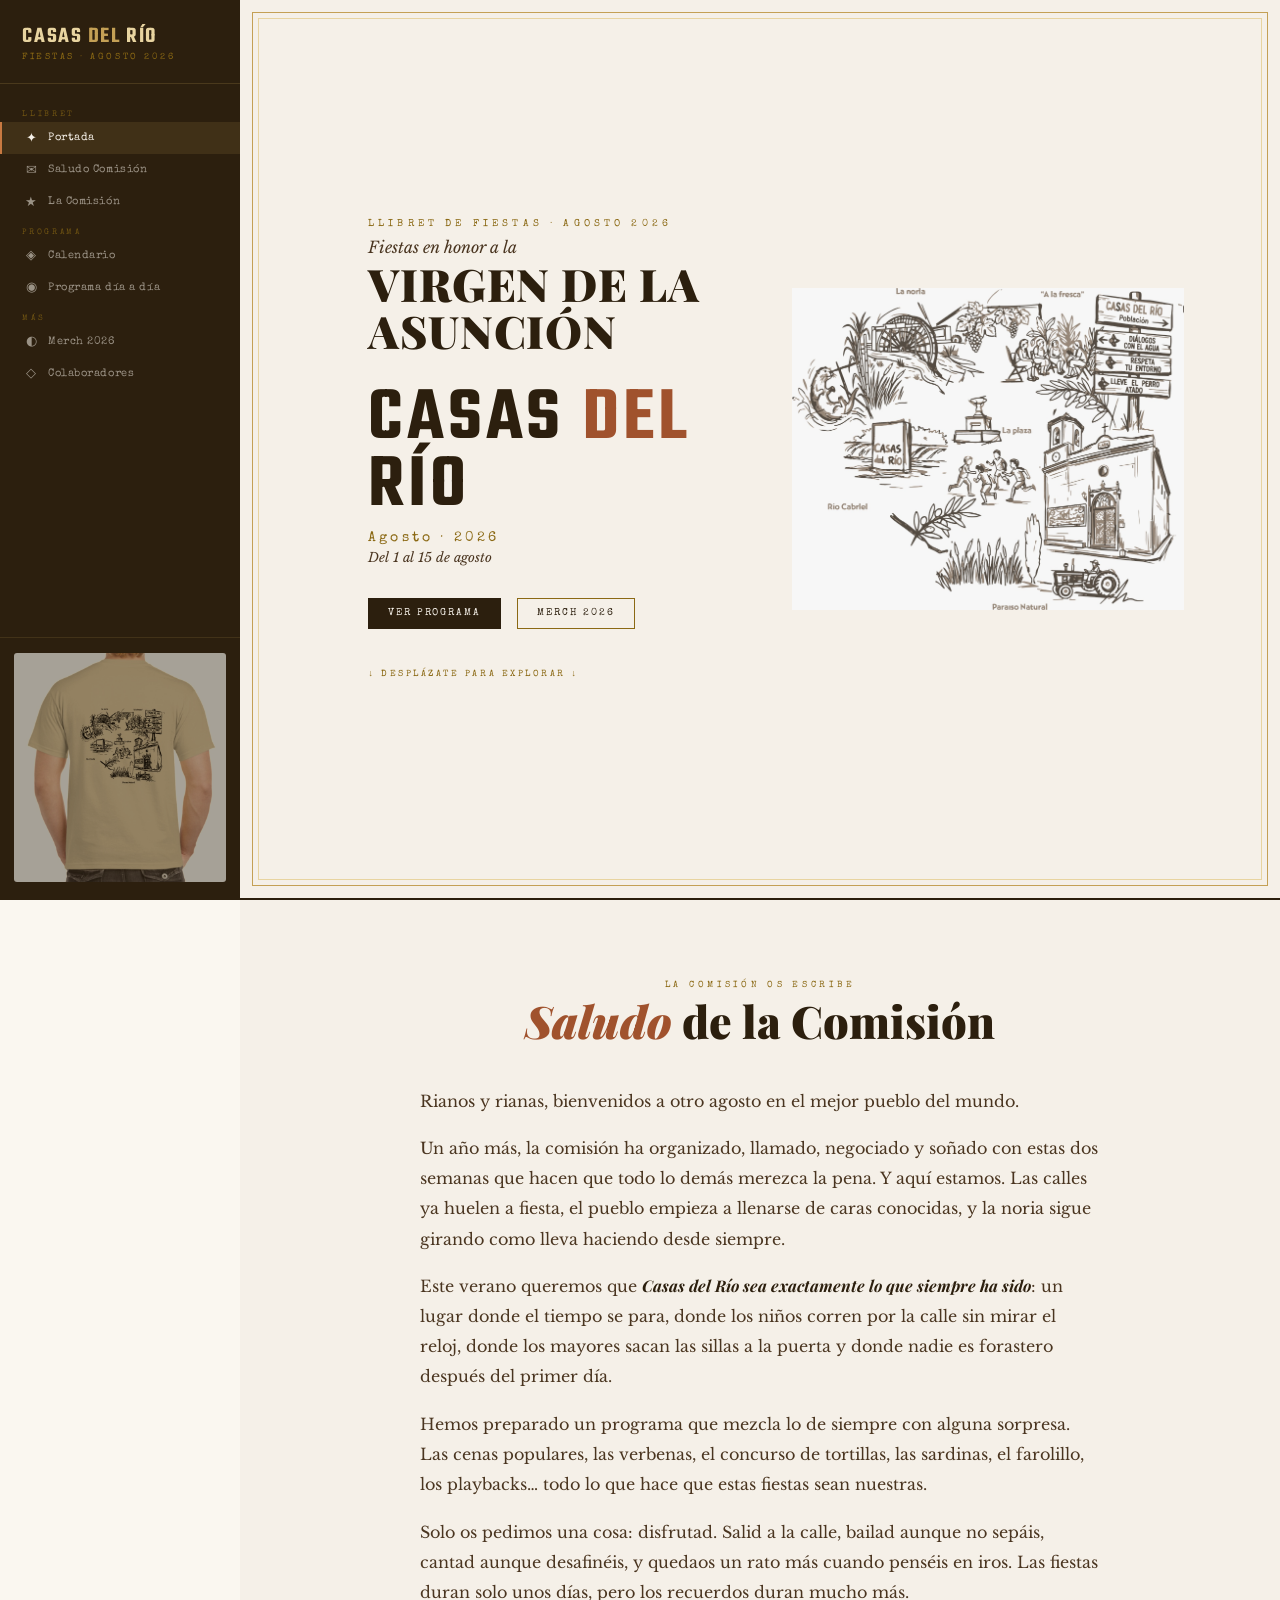
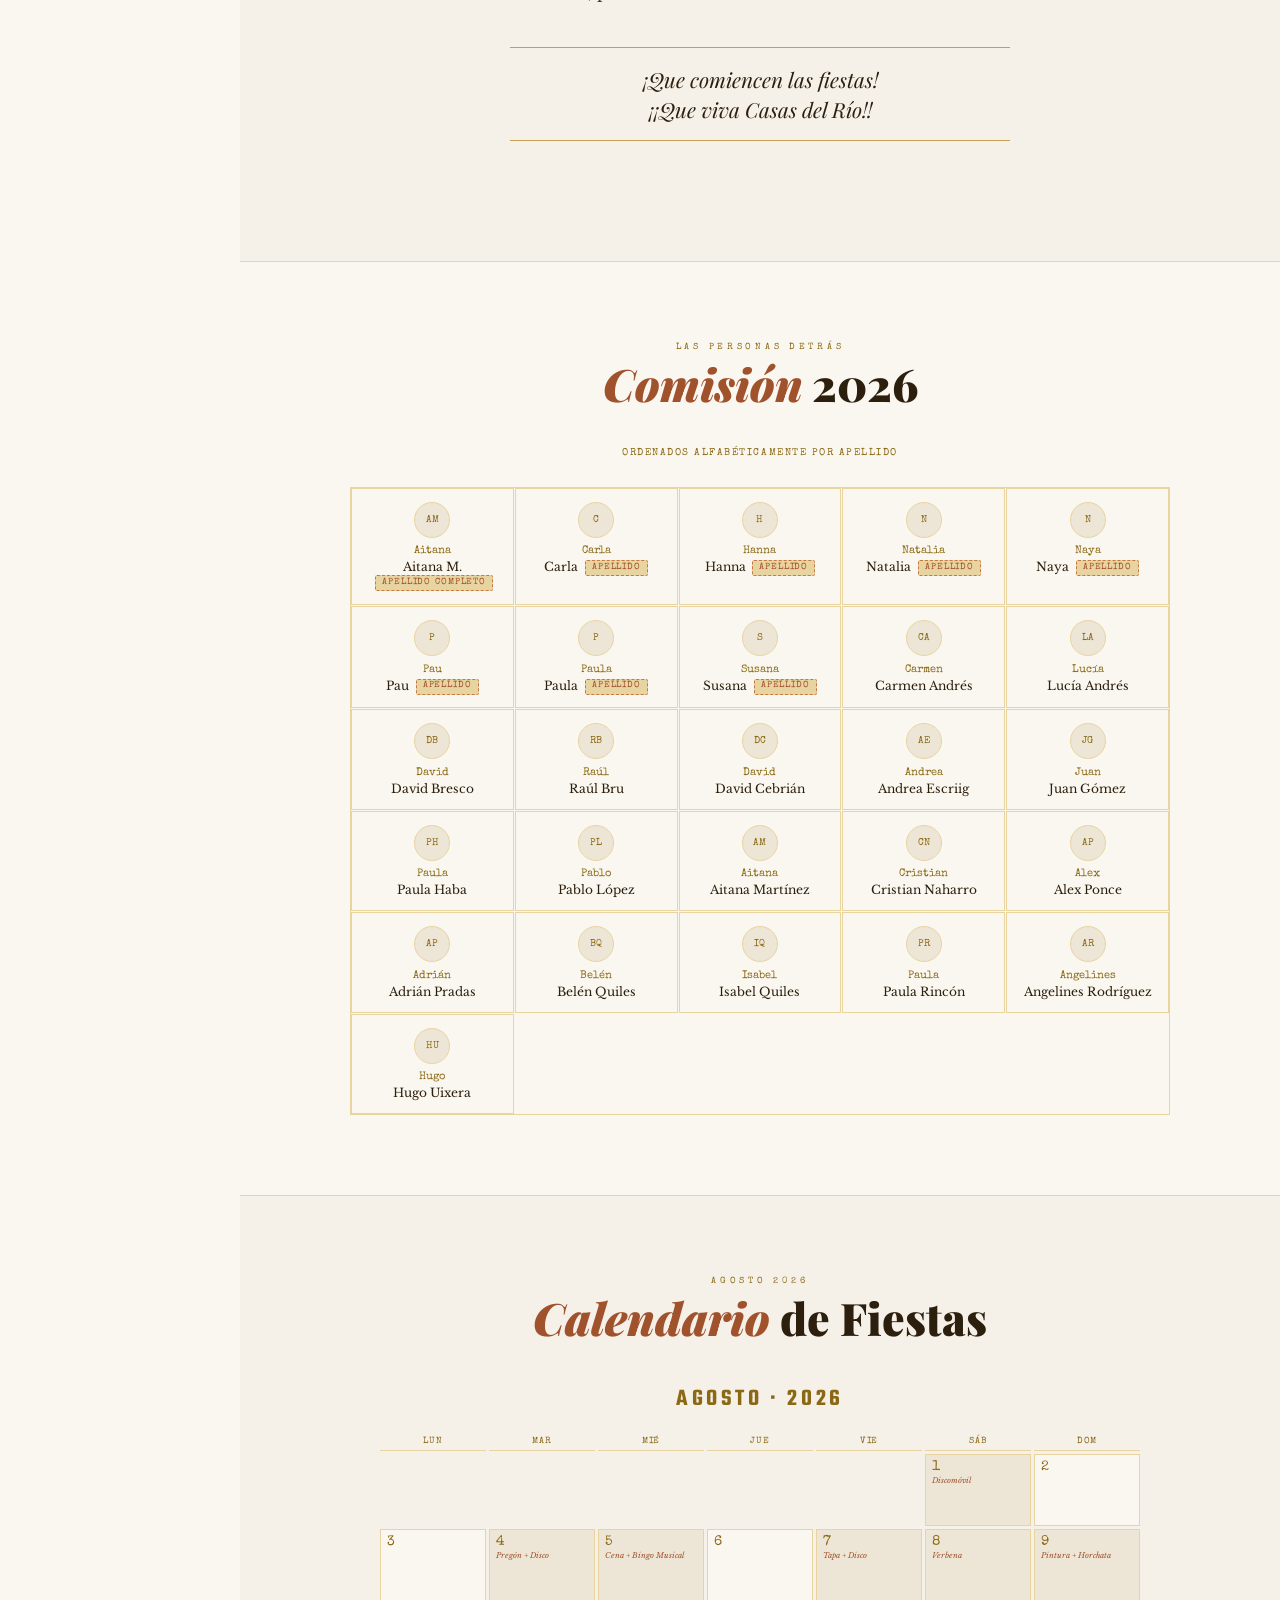
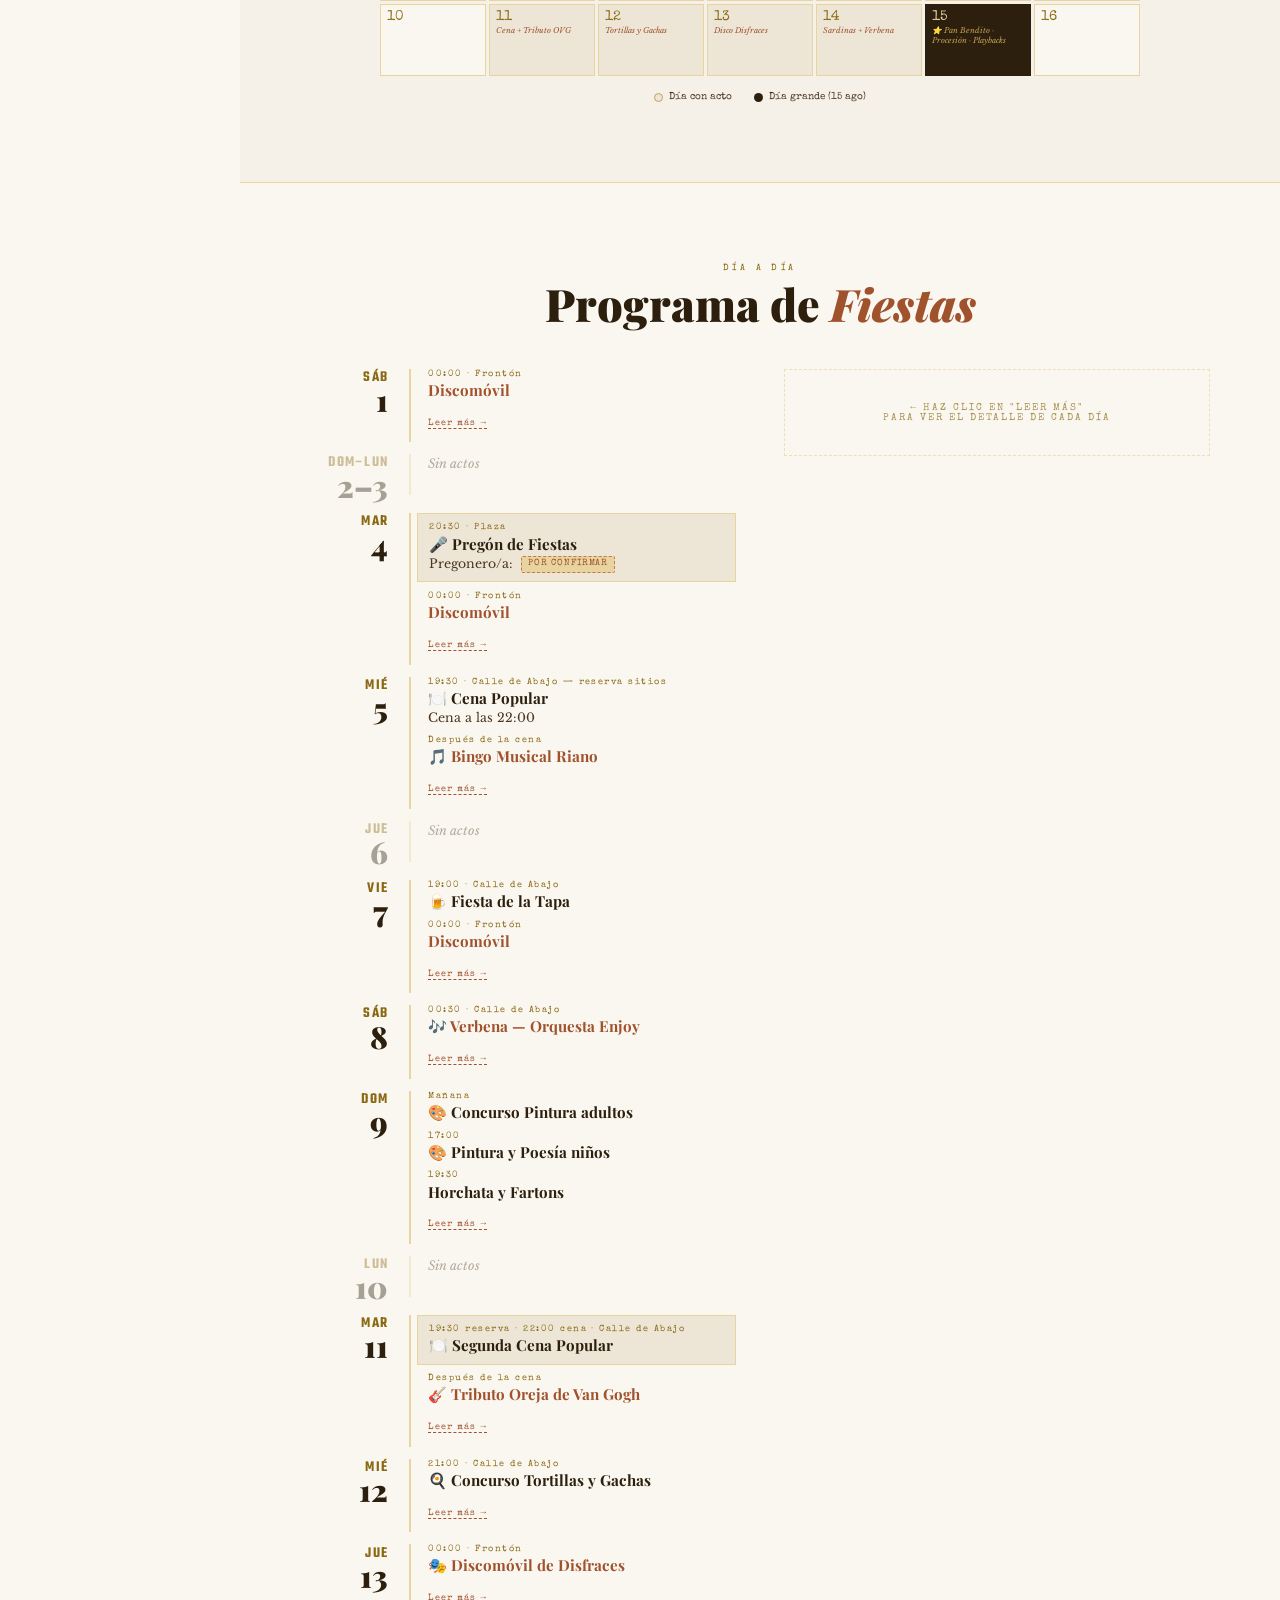
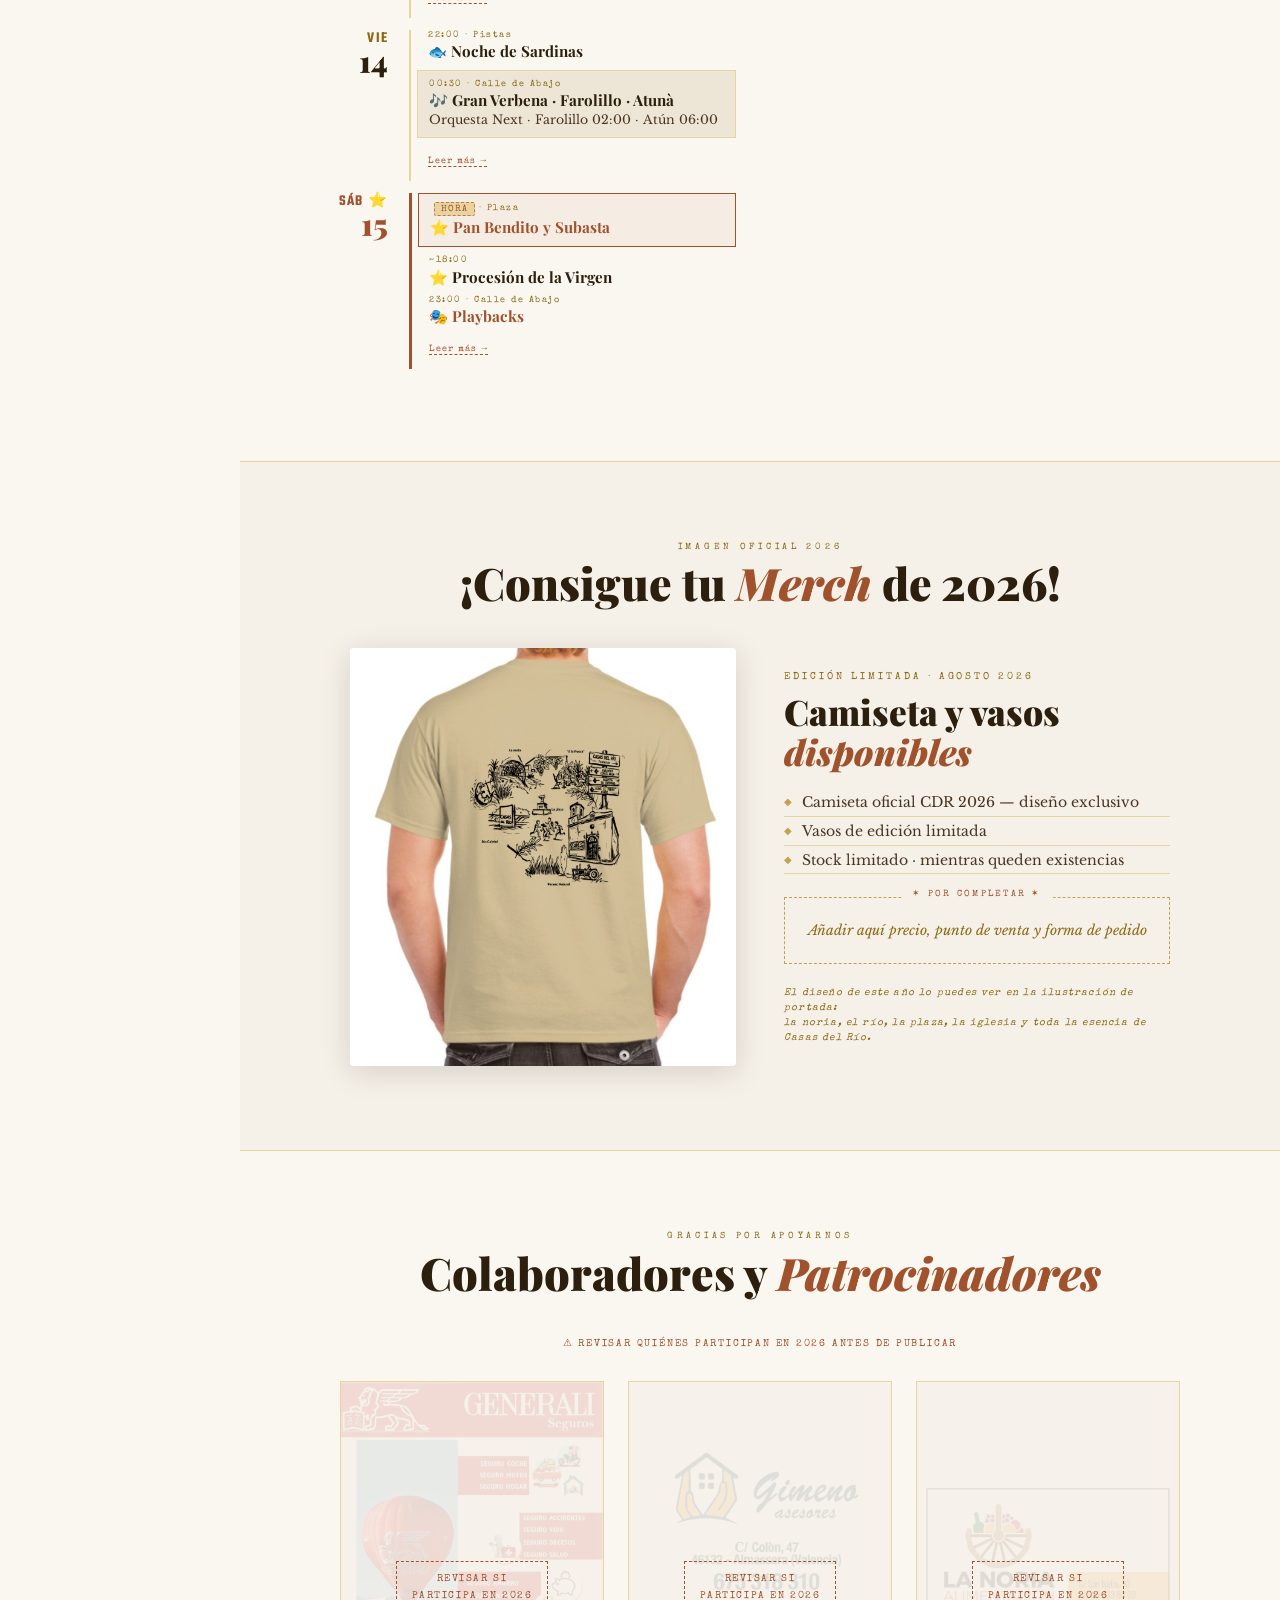
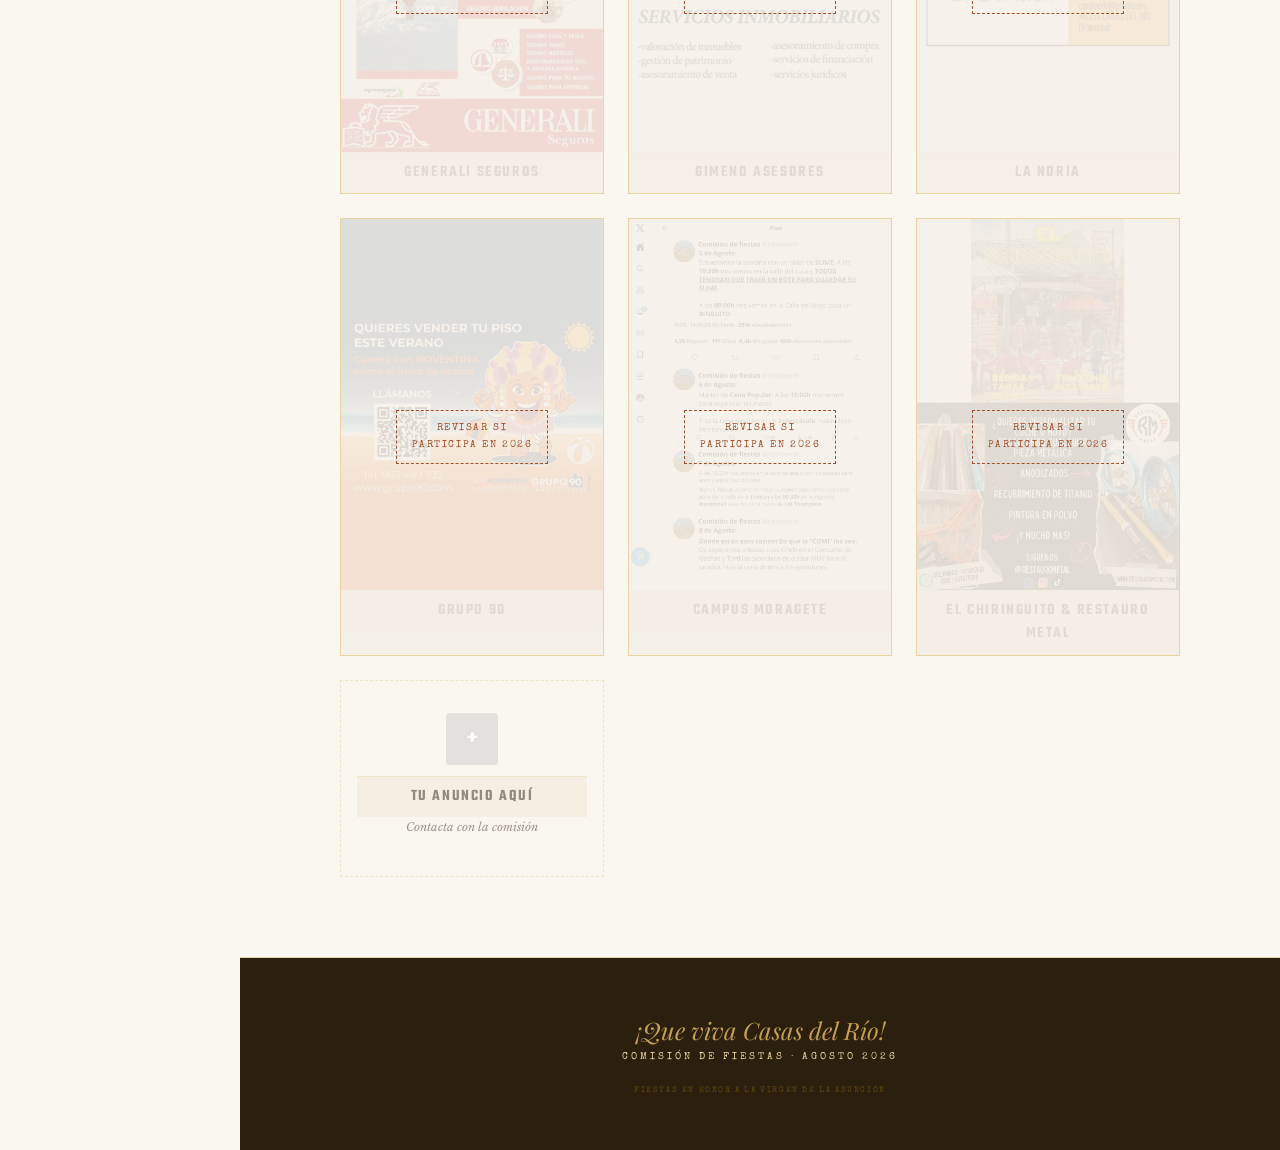
==== 2026Comision_HTML/index.html @ 0afa7797 "Add files via upload" ====
<!DOCTYPE html>
<html lang="es">
<head>
<meta charset="UTF-8">
<meta name="viewport" content="width=device-width, initial-scale=1.0">
<title>Fiestas Casas del Río 2026</title>
<link href="https://fonts.googleapis.com/css2?family=Playfair+Display:ital,wght@0,400;0,700;0,900;1,400;1,700&family=Special+Elite&family=Teko:wght@400;500;600&family=Libre+Baskerville:ital,wght@0,400;0,700;1,400&display=swap" rel="stylesheet">
<style>
:root{
  --cream:#F5F0E8;--cream-dark:#EDE6D6;--ink:#2C1F0E;--ink-mid:#4A3520;
  --sepia:#8B6914;--sl:#C4A055;--sp:#E8D4A0;--rust:#A0522D;--rustl:#C87941;
  --paper:#FAF7F0;--nav-w:240px;
}
*,*::before,*::after{margin:0;padding:0;box-sizing:border-box;}
html{scroll-behavior:smooth;}
body{background:var(--paper);color:var(--ink);font-family:'Libre Baskerville',Georgia,serif;display:flex;min-height:100vh;overflow-x:hidden;}
body::before{content:'';position:fixed;inset:0;pointer-events:none;z-index:0;
  background-image:repeating-linear-gradient(0deg,transparent,transparent 30px,rgba(139,105,20,.03) 30px,rgba(139,105,20,.03) 31px),repeating-linear-gradient(90deg,transparent,transparent 30px,rgba(139,105,20,.02) 30px,rgba(139,105,20,.02) 31px);}

/* SIDENAV */
.sidenav{position:fixed;top:0;left:0;width:var(--nav-w);height:100vh;background:var(--ink);z-index:100;display:flex;flex-direction:column;overflow-y:auto;overflow-x:hidden;transition:transform .3s ease;flex-shrink:0;}
.nav-brand{padding:1.6rem 1.4rem 1.3rem;border-bottom:1px solid rgba(196,160,85,.2);}
.nav-brand-name{font-family:'Teko',sans-serif;font-weight:600;font-size:1.4rem;letter-spacing:.07em;text-transform:uppercase;color:#E8D4A0;line-height:1;}
.nav-brand-name span{color:#C4A055;}
.nav-brand-sub{font-family:'Special Elite',monospace;font-size:.56rem;letter-spacing:.28em;color:#8B6914;text-transform:uppercase;margin-top:.3rem;display:block;}
.nav-links{flex:1;padding:1rem 0;}
.nav-sec-label{font-family:'Special Elite',monospace;font-size:.52rem;letter-spacing:.32em;text-transform:uppercase;color:#8B6914;padding:.65rem 1.4rem .22rem;display:block;opacity:.7;}
.nav-link{display:flex;align-items:center;gap:.6rem;padding:.5rem 1.4rem;color:rgba(245,240,232,.55);text-decoration:none;font-family:'Special Elite',monospace;font-size:.7rem;letter-spacing:.05em;border-left:2px solid transparent;transition:all .18s;}
.nav-link:hover{color:#E8D4A0;background:rgba(196,160,85,.08);border-left-color:#C4A055;}
.nav-link.active{color:#F5F0E8;background:rgba(196,160,85,.13);border-left-color:#C87941;}
.nav-link-icon{font-size:.8rem;width:14px;text-align:center;flex-shrink:0;}
.nav-thumb{padding:.9rem;border-top:1px solid rgba(196,160,85,.14);}
.nav-thumb img{width:100%;border-radius:3px;opacity:.58;filter:sepia(25%);transition:opacity .3s;}
.nav-thumb img:hover{opacity:.82;}
.nav-toggle{display:none;position:fixed;top:.85rem;left:.85rem;z-index:200;background:var(--ink);border:none;width:40px;height:40px;border-radius:3px;cursor:pointer;flex-direction:column;align-items:center;justify-content:center;gap:5px;}
.nav-toggle span{display:block;width:19px;height:1.5px;background:#C4A055;transition:all .3s;}

/* MAIN */
.main{margin-left:var(--nav-w);flex:1;position:relative;z-index:1;min-width:0;}

/* HERO */
.hero{min-height:100vh;display:grid;grid-template-columns:1fr 1fr;align-items:stretch;background:var(--cream);border-bottom:2px solid var(--ink);position:relative;overflow:hidden;}
.hero-border{position:absolute;inset:12px;border:1px solid #C4A055;pointer-events:none;z-index:2;}
.hero-border::after{content:'';position:absolute;inset:5px;border:.5px solid #E8D4A0;}
.hero-left{display:flex;flex-direction:column;justify-content:center;align-items:flex-start;padding:4rem 3rem 4rem 4rem;position:relative;z-index:3;}
.hero-supertitle{font-family:'Special Elite',monospace;font-size:.65rem;letter-spacing:.4em;color:var(--sepia);text-transform:uppercase;margin-bottom:.5rem;}
.hero-honor{font-family:'Libre Baskerville',serif;font-style:italic;font-size:1rem;color:var(--ink-mid);margin-bottom:.15rem;}
.hero-virgen{font-family:'Playfair Display',serif;font-weight:900;font-size:clamp(1.6rem,3.5vw,2.8rem);color:var(--ink);letter-spacing:.02em;text-transform:uppercase;line-height:1.05;margin-bottom:2rem;}
.hero-pueblo{font-family:'Teko',sans-serif;font-weight:600;font-size:clamp(3rem,6vw,5.5rem);color:var(--ink);letter-spacing:.05em;text-transform:uppercase;line-height:.88;}
.hero-pueblo span{color:var(--rust);}
.hero-year-row{display:flex;align-items:center;gap:.9rem;margin-top:.6rem;}
.hero-year-row::after{content:'';flex:1;max-width:80px;height:1px;background:var(--sepia);}
.hero-year{font-family:'Special Elite',monospace;font-size:.9rem;letter-spacing:.22em;color:var(--sepia);}
.hero-dates{font-family:'Libre Baskerville',serif;font-style:italic;font-size:.82rem;color:var(--ink-mid);margin-top:.25rem;}
.hero-cta{margin-top:2rem;display:flex;gap:1rem;flex-wrap:wrap;}
.btn-p{font-family:'Special Elite',monospace;font-size:.65rem;letter-spacing:.18em;text-transform:uppercase;color:var(--cream);background:var(--ink);border:1px solid var(--ink);padding:.6rem 1.2rem;text-decoration:none;transition:all .2s;}
.btn-p:hover{background:var(--rust);border-color:var(--rust);}
.btn-o{font-family:'Special Elite',monospace;font-size:.65rem;letter-spacing:.18em;text-transform:uppercase;color:var(--ink);background:transparent;border:1px solid var(--sepia);padding:.6rem 1.2rem;text-decoration:none;transition:all .2s;}
.btn-o:hover{border-color:var(--ink);background:rgba(44,31,14,.06);}
.hero-scroll{margin-top:2.5rem;font-family:'Special Elite',monospace;font-size:.56rem;letter-spacing:.28em;color:var(--sepia);text-transform:uppercase;animation:bob 2.2s ease-in-out infinite;}
@keyframes bob{0%,100%{transform:translateY(0);}50%{transform:translateY(5px);}}
.hero-right{position:relative;overflow:hidden;display:flex;align-items:center;justify-content:center;padding:2rem;}
.hero-right img{width:100%;height:100%;object-fit:contain;max-height:100vh;display:block;}

/* SECTIONS */
section{padding:5rem 4rem;border-bottom:1px solid var(--sp);position:relative;}
section:nth-child(even){background:var(--cream);}
.sec-tag{font-family:'Special Elite',monospace;font-size:.58rem;letter-spacing:.4em;text-transform:uppercase;color:var(--sepia);text-align:center;display:block;margin-bottom:.4rem;}
.sec-title{font-family:'Playfair Display',serif;font-weight:900;font-size:clamp(1.7rem,3.5vw,2.8rem);text-align:center;color:var(--ink);line-height:1.1;margin-bottom:2.5rem;}
.sec-title em{font-style:italic;color:var(--rust);}
.divider{display:flex;align-items:center;gap:1rem;margin:2rem 0;}
.divider::before,.divider::after{content:'';flex:1;height:1px;background:var(--sl);}
.divider span{font-family:'Special Elite',monospace;color:var(--sl);font-size:.72rem;white-space:nowrap;}
.ph{display:inline-block;background:var(--sp);color:var(--rust);font-family:'Special Elite',monospace;font-size:.54rem;letter-spacing:.1em;padding:.1rem .38rem;border:.5px dashed var(--rustl);border-radius:2px;vertical-align:middle;margin-left:.22rem;text-transform:uppercase;}

/* SALUDO */
.greeting{max-width:680px;margin:0 auto;font-size:1rem;line-height:1.88;color:var(--ink-mid);}
.greeting p{margin-bottom:1.1rem;}
.greeting .hl{font-family:'Playfair Display',serif;font-style:italic;font-weight:700;color:var(--ink);}
.callout{text-align:center;margin:2.5rem auto;max-width:500px;}
.callout p{font-family:'Playfair Display',serif;font-style:italic;font-size:1.3rem;color:var(--ink);line-height:1.45;border-top:1.5px solid var(--sl);border-bottom:1.5px solid var(--sl);padding:1rem 0;}

/* COMISIÓN */
.members-grid{display:grid;grid-template-columns:repeat(auto-fill,minmax(148px,1fr));gap:1px;max-width:820px;margin:0 auto;border:1px solid var(--sp);}
.member-card{background:var(--paper);padding:.8rem .95rem;border:1px solid var(--sp);text-align:center;transition:background .15s;}
.member-card:hover{background:var(--cream);}
.member-ini{width:36px;height:36px;border-radius:50%;background:var(--cream-dark);border:1.5px solid var(--sp);display:flex;align-items:center;justify-content:center;margin:0 auto .42rem;font-family:'Special Elite',monospace;font-size:.65rem;color:var(--sepia);}
.member-nombre{font-family:'Special Elite',monospace;font-size:.7rem;color:var(--sepia);line-height:1.2;}
.member-apellido{font-family:'Libre Baskerville',serif;font-size:.76rem;color:var(--ink);line-height:1.25;margin-top:.1rem;}

/* CALENDARIO */
.cal-wrap{max-width:760px;margin:0 auto;}
.cal-month{font-family:'Teko',sans-serif;font-weight:600;font-size:1.5rem;letter-spacing:.15em;text-transform:uppercase;color:var(--sepia);text-align:center;margin-bottom:1rem;}
.cal-grid{display:grid;grid-template-columns:repeat(7,1fr);gap:3px;}
.cal-dh{font-family:'Special Elite',monospace;font-size:.54rem;letter-spacing:.1em;text-transform:uppercase;color:var(--sepia);text-align:center;padding:.28rem 0;border-bottom:1px solid var(--sp);}
.cal-c{background:var(--paper);border:.5px solid var(--sp);padding:.3rem .35rem;min-height:72px;}
.cal-c.emp{background:transparent;border-color:transparent;}
.cal-c.has{background:var(--cream-dark);}
.cal-c.big{background:var(--ink);border-color:var(--ink);}
.cal-n{font-family:'Special Elite',monospace;font-size:.88rem;color:var(--sepia);margin-bottom:.16rem;}
.cal-c.big .cal-n{color:#E8D4A0;}
.cal-ev{font-size:.48rem;color:var(--rust);line-height:1.3;font-family:'Libre Baskerville',serif;font-style:italic;}
.cal-c.big .cal-ev{color:#C4A055;}
.cal-legend{display:flex;gap:1.4rem;justify-content:center;margin-top:1rem;flex-wrap:wrap;}
.cal-li{display:flex;align-items:center;gap:.36rem;font-size:.63rem;font-family:'Special Elite',monospace;color:var(--ink-mid);}
.cal-dot{width:9px;height:9px;border-radius:50%;flex-shrink:0;}

/* PROGRAMA */
.prog-wrap{max-width:900px;margin:0 auto;}
.prog-layout{display:grid;grid-template-columns:1fr 1fr;gap:0 3rem;align-items:start;}
.prog-day{display:grid;grid-template-columns:78px 1fr;gap:0 1.3rem;margin-bottom:.75rem;align-items:start;}
.prog-label{text-align:right;padding-top:.08rem;}
.prog-dname{font-family:'Teko',sans-serif;font-size:.95rem;font-weight:600;letter-spacing:.08em;text-transform:uppercase;color:var(--sepia);line-height:1;}
.prog-dnum{font-family:'Playfair Display',serif;font-weight:900;font-size:1.9rem;color:var(--ink);line-height:1;}
.prog-content{border-left:2px solid var(--sp);padding-left:1.1rem;padding-bottom:.85rem;}
.prog-day.grande .prog-content{border-left-color:var(--rust);border-left-width:3px;}
.prog-day.grande .prog-dname{color:var(--rust);}
.prog-day.grande .prog-dnum{color:var(--rust);}
.prog-ev{margin-bottom:.55rem;}
.prog-time{font-family:'Special Elite',monospace;font-size:.58rem;letter-spacing:.16em;color:var(--sepia);display:block;margin-bottom:.07rem;}
.prog-name{font-family:'Playfair Display',serif;font-weight:700;font-size:.95rem;color:var(--ink);}
.prog-ev.hl .prog-name{color:var(--rust);}
.prog-desc{font-size:.78rem;color:var(--ink-mid);line-height:1.42;margin-top:.07rem;}
.prog-ev.box{background:var(--cream-dark);border:1px solid var(--sp);padding:.52rem .72rem;margin-left:-.72rem;}
.prog-quiet{opacity:.4;}
.prog-more{display:inline-block;margin-top:.3rem;font-family:'Special Elite',monospace;font-size:.58rem;letter-spacing:.12em;color:var(--rust);text-decoration:none;border-bottom:.5px dashed var(--rust);cursor:pointer;transition:opacity .2s;}
.prog-more:hover{opacity:.7;}
.prog-detail-col .detail-hint{font-family:'Special Elite',monospace;font-size:.62rem;letter-spacing:.2em;color:var(--sepia);text-align:center;padding:2rem 1rem;border:1px dashed var(--sp);opacity:.7;text-transform:uppercase;}
.day-detail{display:none;animation:fadeIn .35s ease;}
.day-detail.visible{display:block;}
@keyframes fadeIn{from{opacity:0;transform:translateY(8px);}to{opacity:1;transform:translateY(0);}}
.dd-header{border-left:4px solid var(--rust);padding-left:1rem;margin-bottom:1.2rem;}
.dd-num{font-family:'Teko',sans-serif;font-weight:600;font-size:2rem;color:var(--ink);line-height:1;}
.dd-title{font-family:'Playfair Display',serif;font-weight:700;font-size:1.05rem;color:var(--ink);line-height:1.25;}
.dd-body{font-size:.9rem;line-height:1.8;color:var(--ink-mid);}
.dd-body p{margin-bottom:.9rem;}
.dd-body p:last-child{margin-bottom:0;}
.dd-body strong{font-weight:700;color:var(--ink);}
.prog-detail-mobile{display:none;margin-top:2rem;}

/* MERCH */
.merch-wrap{display:grid;grid-template-columns:1fr 1fr;gap:3rem;max-width:820px;margin:0 auto;align-items:center;}
.merch-img img{width:100%;height:auto;border-radius:4px;box-shadow:0 6px 30px rgba(44,31,14,.15);}
.merch-eyebrow{font-family:'Special Elite',monospace;font-size:.62rem;letter-spacing:.3em;text-transform:uppercase;color:var(--sepia);margin-bottom:.6rem;display:block;}
.merch-headline{font-family:'Playfair Display',serif;font-weight:900;font-size:clamp(1.5rem,3vw,2.2rem);color:var(--ink);line-height:1.15;margin-bottom:1rem;}
.merch-headline em{font-style:italic;color:var(--rust);}
.merch-items{list-style:none;margin-bottom:1.4rem;}
.merch-items li{font-family:'Libre Baskerville',serif;font-size:.88rem;color:var(--ink-mid);padding:.3rem 0;border-bottom:.5px solid var(--sp);display:flex;align-items:center;gap:.6rem;}
.merch-items li::before{content:'◆';color:var(--sl);font-size:.6rem;}
.merch-note{font-family:'Special Elite',monospace;font-size:.62rem;letter-spacing:.12em;color:var(--sepia);font-style:italic;line-height:1.5;}
.ph-block{border:1.5px dashed var(--sl);background:var(--cream);padding:1.5rem 1.4rem;text-align:center;margin:1.4rem 0;position:relative;}
.ph-block::before{content:'\2736  POR COMPLETAR  \2736';position:absolute;top:-.58rem;left:50%;transform:translateX(-50%);background:var(--cream);padding:0 .7rem;font-family:'Special Elite',monospace;font-size:.54rem;letter-spacing:.26em;color:var(--rust);}
.ph-block p{font-family:'Libre Baskerville',serif;font-style:italic;color:var(--sepia);font-size:.86rem;}

/* SPONSORS */
.sponsors-grid{display:grid;grid-template-columns:repeat(auto-fill,minmax(220px,1fr));gap:1.5rem;max-width:840px;margin:0 auto;}
.sp-card{border:1px solid var(--sp);background:var(--paper);text-align:center;position:relative;overflow:hidden;}
.sp-card.sp-empty{border-style:dashed;opacity:.5;padding:2rem 1rem;}
.sp-img{width:100%;height:auto;display:block;}
.sp-name-bar{font-family:'Teko',sans-serif;font-size:1rem;font-weight:600;letter-spacing:.1em;color:var(--ink);text-transform:uppercase;padding:.5rem .8rem .6rem;background:var(--cream-dark);border-top:1px solid var(--sp);}
.sp-desc-sm{font-size:.72rem;color:var(--ink-mid);padding:.2rem .8rem .6rem;font-family:'Libre Baskerville',serif;font-style:italic;}
.sp-logo-ph{width:52px;height:52px;border-radius:4px;background:#ccc;display:flex;align-items:center;justify-content:center;margin:0 auto .7rem;font-family:'Teko',sans-serif;font-weight:600;font-size:1.4rem;color:#fff;}
.sp-overlay{position:absolute;inset:0;z-index:10;background:rgba(245,240,232,.9);display:flex;align-items:center;justify-content:center;flex-direction:column;}
.sp-overlay span{font-family:'Special Elite',monospace;font-size:.62rem;letter-spacing:.16em;text-transform:uppercase;color:var(--rust);text-align:center;line-height:1.7;border:1.5px dashed var(--rust);padding:.55rem .9rem;}

/* FOOTER */
footer{background:var(--ink);color:var(--cream);text-align:center;padding:3.5rem 2rem;}
.ft-title{font-family:'Playfair Display',serif;font-style:italic;font-size:1.5rem;color:#C4A055;margin-bottom:.4rem;}
.ft-sub{font-family:'Special Elite',monospace;font-size:.63rem;letter-spacing:.3em;color:#E8D4A0;text-transform:uppercase;}
.ft-tiny{margin-top:1.5rem;font-family:'Special Elite',monospace;font-size:.5rem;letter-spacing:.2em;color:#8B6914;opacity:.55;}

/* REVEAL */
.rev{opacity:0;transform:translateY(18px);transition:opacity .6s ease,transform .6s ease;}
.rev.in{opacity:1;transform:translateY(0);}

/* RESPONSIVE */
@media(max-width:1024px){
  .prog-layout{grid-template-columns:1fr;}
  .prog-detail-col{display:none;}
  .prog-detail-mobile{display:block;}
  .merch-wrap{grid-template-columns:1fr;max-width:480px;}
  .hero{grid-template-columns:1fr;min-height:auto;}
  .hero-right{min-height:45vw;max-height:60vh;}
  .hero-left{padding:3rem 2rem;align-items:center;text-align:center;}
  .hero-year-row::after{display:none;}
  .hero-cta{justify-content:center;}
}
@media(max-width:768px){
  .sidenav{transform:translateX(-100%);}
  .sidenav.open{transform:translateX(0);}
  .nav-toggle{display:flex;}
  .main{margin-left:0;}
  section{padding:3.5rem 1.3rem;}
  .prog-day{grid-template-columns:62px 1fr;gap:0 .8rem;}
  .prog-dnum{font-size:1.6rem;}
  .members-grid{grid-template-columns:repeat(2,1fr);}
  .sponsors-grid{grid-template-columns:repeat(2,1fr);}
  .hero-left{padding:2rem 1.3rem;}
}
@media(max-width:480px){
  .sponsors-grid{grid-template-columns:1fr;}
}
</style>
</head>
<body>

<button class="nav-toggle" id="navToggle" aria-label="Abrir menú"><span></span><span></span><span></span></button>

<nav class="sidenav" id="sidenav">
  <div class="nav-brand">
    <div class="nav-brand-name">Casas <span>del</span> Río</div>
    <span class="nav-brand-sub">Fiestas · Agosto 2026</span>
  </div>
  <div class="nav-links">
    <span class="nav-sec-label">Llibret</span>
    <a href="#portada" class="nav-link active"><span class="nav-link-icon">✦</span>Portada</a>
    <a href="#saludo" class="nav-link"><span class="nav-link-icon">✉</span>Saludo Comisión</a>
    <a href="#comision" class="nav-link"><span class="nav-link-icon">★</span>La Comisión</a>
    <span class="nav-sec-label">Programa</span>
    <a href="#calendario" class="nav-link"><span class="nav-link-icon">◈</span>Calendario</a>
    <a href="#programa" class="nav-link"><span class="nav-link-icon">◉</span>Programa día a día</a>
    <span class="nav-sec-label">Más</span>
    <a href="#merch" class="nav-link"><span class="nav-link-icon">◐</span>Merch 2026</a>
    <a href="#patrocinadores" class="nav-link"><span class="nav-link-icon">◇</span>Colaboradores</a>
  </div>
  <div class="nav-thumb"><img src="[data-uri]" alt="Camiseta CDR 2026"></div>
</nav>

<main class="main">

<!-- PORTADA -->
<section class="hero" id="portada">
  <div class="hero-border"></div>
  <div class="hero-left rev">
    <p class="hero-supertitle">Llibret de Fiestas · Agosto 2026</p>
    <p class="hero-honor">Fiestas en honor a la</p>
    <h1 class="hero-virgen">Virgen de la Asunción</h1>
    <div class="hero-pueblo">Casas <span>del</span> Río</div>
    <div class="hero-year-row"><span class="hero-year">Agosto · 2026</span></div>
    <p class="hero-dates">Del 1 al 15 de agosto</p>
    <div class="hero-cta">
      <a href="#programa" class="btn-p">Ver programa</a>
      <a href="#merch" class="btn-o">Merch 2026</a>
    </div>
    <p class="hero-scroll">↓ desplázate para explorar ↓</p>
  </div>
  <div class="hero-right rev">
    <img src="[data-uri]" alt="Ilustración Casas del Río 2026">
  </div>
</section>

<!-- SALUDO -->
<section id="saludo">
  <span class="sec-tag">La comisión os escribe</span>
  <h2 class="sec-title"><em>Saludo</em> de la Comisión</h2>
  <div class="greeting rev">
    <p>Rianos y rianas, bienvenidos a otro agosto en el mejor pueblo del mundo.</p>
    <p>Un año más, la comisión ha organizado, llamado, negociado y soñado con estas dos semanas que hacen que todo lo demás merezca la pena. Y aquí estamos. Las calles ya huelen a fiesta, el pueblo empieza a llenarse de caras conocidas, y la noria sigue girando como lleva haciendo desde siempre.</p>
    <p>Este verano queremos que <span class="hl">Casas del Río sea exactamente lo que siempre ha sido</span>: un lugar donde el tiempo se para, donde los niños corren por la calle sin mirar el reloj, donde los mayores sacan las sillas a la puerta y donde nadie es forastero después del primer día.</p>
    <p>Hemos preparado un programa que mezcla lo de siempre con alguna sorpresa. Las cenas populares, las verbenas, el concurso de tortillas, las sardinas, el farolillo, los playbacks… todo lo que hace que estas fiestas sean nuestras.</p>
    <p>Solo os pedimos una cosa: disfrutad. Salid a la calle, bailad aunque no sepáis, cantad aunque desafinéis, y quedaos un rato más cuando penséis en iros. Las fiestas duran solo unos días, pero los recuerdos duran mucho más.</p>
  </div>
  <div class="callout rev">
    <p>¡Que comiencen las fiestas!<br>¡¡Que viva Casas del Río!!</p>
  </div>
</section>

<!-- COMISIÓN -->
<section id="comision">
  <span class="sec-tag">Las personas detrás</span>
  <h2 class="sec-title"><em>Comisión</em> 2026</h2>
  <p style="text-align:center;font-family:'Special Elite',monospace;font-size:.63rem;letter-spacing:.15em;color:var(--sepia);margin-bottom:1.8rem;text-transform:uppercase;">Ordenados alfabéticamente por apellido</p>
  <div class="members-grid rev">
    <div class="member-card"><div class="member-ini">AM</div><div class="member-nombre">Aitana</div><div class="member-apellido">Aitana M. <span class="ph">apellido completo</span></div></div>
    <div class="member-card"><div class="member-ini">C</div><div class="member-nombre">Carla</div><div class="member-apellido">Carla <span class="ph">apellido</span></div></div>
    <div class="member-card"><div class="member-ini">H</div><div class="member-nombre">Hanna</div><div class="member-apellido">Hanna <span class="ph">apellido</span></div></div>
    <div class="member-card"><div class="member-ini">N</div><div class="member-nombre">Natalia</div><div class="member-apellido">Natalia <span class="ph">apellido</span></div></div>
    <div class="member-card"><div class="member-ini">N</div><div class="member-nombre">Naya</div><div class="member-apellido">Naya <span class="ph">apellido</span></div></div>
    <div class="member-card"><div class="member-ini">P</div><div class="member-nombre">Pau</div><div class="member-apellido">Pau <span class="ph">apellido</span></div></div>
    <div class="member-card"><div class="member-ini">P</div><div class="member-nombre">Paula</div><div class="member-apellido">Paula <span class="ph">apellido</span></div></div>
    <div class="member-card"><div class="member-ini">S</div><div class="member-nombre">Susana</div><div class="member-apellido">Susana <span class="ph">apellido</span></div></div>
    <div class="member-card"><div class="member-ini">CA</div><div class="member-nombre">Carmen</div><div class="member-apellido">Carmen Andrés</div></div>
    <div class="member-card"><div class="member-ini">LA</div><div class="member-nombre">Lucía</div><div class="member-apellido">Lucía Andrés</div></div>
    <div class="member-card"><div class="member-ini">DB</div><div class="member-nombre">David</div><div class="member-apellido">David Bresco</div></div>
    <div class="member-card"><div class="member-ini">RB</div><div class="member-nombre">Raúl</div><div class="member-apellido">Raúl Bru</div></div>
    <div class="member-card"><div class="member-ini">DC</div><div class="member-nombre">David</div><div class="member-apellido">David Cebrián</div></div>
    <div class="member-card"><div class="member-ini">AE</div><div class="member-nombre">Andrea</div><div class="member-apellido">Andrea Escriig</div></div>
    <div class="member-card"><div class="member-ini">JG</div><div class="member-nombre">Juan</div><div class="member-apellido">Juan Gómez</div></div>
    <div class="member-card"><div class="member-ini">PH</div><div class="member-nombre">Paula</div><div class="member-apellido">Paula Haba</div></div>
    <div class="member-card"><div class="member-ini">PL</div><div class="member-nombre">Pablo</div><div class="member-apellido">Pablo López</div></div>
    <div class="member-card"><div class="member-ini">AM</div><div class="member-nombre">Aitana</div><div class="member-apellido">Aitana Martínez</div></div>
    <div class="member-card"><div class="member-ini">CN</div><div class="member-nombre">Cristian</div><div class="member-apellido">Cristian Naharro</div></div>
    <div class="member-card"><div class="member-ini">AP</div><div class="member-nombre">Alex</div><div class="member-apellido">Alex Ponce</div></div>
    <div class="member-card"><div class="member-ini">AP</div><div class="member-nombre">Adrián</div><div class="member-apellido">Adrián Pradas</div></div>
    <div class="member-card"><div class="member-ini">BQ</div><div class="member-nombre">Belén</div><div class="member-apellido">Belén Quiles</div></div>
    <div class="member-card"><div class="member-ini">IQ</div><div class="member-nombre">Isabel</div><div class="member-apellido">Isabel Quiles</div></div>
    <div class="member-card"><div class="member-ini">PR</div><div class="member-nombre">Paula</div><div class="member-apellido">Paula Rincón</div></div>
    <div class="member-card"><div class="member-ini">AR</div><div class="member-nombre">Angelines</div><div class="member-apellido">Angelines Rodríguez</div></div>
    <div class="member-card"><div class="member-ini">HU</div><div class="member-nombre">Hugo</div><div class="member-apellido">Hugo Uixera</div></div>
  </div>
</section>

<!-- CALENDARIO -->
<section id="calendario">
  <span class="sec-tag">Agosto 2026</span>
  <h2 class="sec-title"><em>Calendario</em> de Fiestas</h2>
  <div class="cal-wrap rev">
    <p class="cal-month">Agosto · 2026</p>
    <div class="cal-grid">
      <div class="cal-dh">Lun</div><div class="cal-dh">Mar</div><div class="cal-dh">Mié</div>
      <div class="cal-dh">Jue</div><div class="cal-dh">Vie</div><div class="cal-dh">Sáb</div><div class="cal-dh">Dom</div>
      <!-- Semana 1: 1 ago = Sáb -->
      <div class="cal-c emp"></div><div class="cal-c emp"></div><div class="cal-c emp"></div>
      <div class="cal-c emp"></div><div class="cal-c emp"></div>
      <div class="cal-c has"><div class="cal-n">1</div><div class="cal-ev">Discomóvil</div></div>
      <div class="cal-c"><div class="cal-n">2</div></div>
      <!-- Semana 2 -->
      <div class="cal-c"><div class="cal-n">3</div></div>
      <div class="cal-c has"><div class="cal-n">4</div><div class="cal-ev">Pregón + Disco</div></div>
      <div class="cal-c has"><div class="cal-n">5</div><div class="cal-ev">Cena + Bingo Musical</div></div>
      <div class="cal-c"><div class="cal-n">6</div></div>
      <div class="cal-c has"><div class="cal-n">7</div><div class="cal-ev">Tapa + Disco</div></div>
      <div class="cal-c has"><div class="cal-n">8</div><div class="cal-ev">Verbena</div></div>
      <div class="cal-c has"><div class="cal-n">9</div><div class="cal-ev">Pintura + Horchata</div></div>
      <!-- Semana 3 -->
      <div class="cal-c"><div class="cal-n">10</div></div>
      <div class="cal-c has"><div class="cal-n">11</div><div class="cal-ev">Cena + Tributo OVG</div></div>
      <div class="cal-c has"><div class="cal-n">12</div><div class="cal-ev">Tortillas y Gachas</div></div>
      <div class="cal-c has"><div class="cal-n">13</div><div class="cal-ev">Disco Disfraces</div></div>
      <div class="cal-c has"><div class="cal-n">14</div><div class="cal-ev">Sardinas + Verbena</div></div>
      <div class="cal-c big"><div class="cal-n">15</div><div class="cal-ev">⭐ Pan Bendito · Procesión · Playbacks</div></div>
      <div class="cal-c"><div class="cal-n">16</div></div>
    </div>
    <div class="cal-legend">
      <div class="cal-li"><div class="cal-dot" style="background:#EDE6D6;border:1px solid #C4A055;"></div>Día con acto</div>
      <div class="cal-li"><div class="cal-dot" style="background:#2C1F0E;"></div>Día grande (15 ago)</div>
    </div>
  </div>
</section>

<!-- PROGRAMA -->
<section id="programa">
  <span class="sec-tag">Día a día</span>
  <h2 class="sec-title">Programa de <em>Fiestas</em></h2>
  <div class="prog-wrap">
    <div class="prog-layout">
      <div class="prog-list-col">
        <div class="prog-list">

          <div class="prog-day rev" data-day="1">
            <div class="prog-label"><div class="prog-dname">Sáb</div><div class="prog-dnum">1</div></div>
            <div class="prog-content">
              <div class="prog-ev hl"><span class="prog-time">00:00 · Frontón</span><div class="prog-name">Discomóvil</div></div>
              <a class="prog-more" data-day="1">Leer más →</a>
            </div>
          </div>

          <div class="prog-day prog-quiet">
            <div class="prog-label"><div class="prog-dname">Dom–Lun</div><div class="prog-dnum">2–3</div></div>
            <div class="prog-content"><div class="prog-ev"><div class="prog-desc" style="font-style:italic">Sin actos</div></div></div>
          </div>

          <div class="prog-day rev" data-day="4">
            <div class="prog-label"><div class="prog-dname">Mar</div><div class="prog-dnum">4</div></div>
            <div class="prog-content">
              <div class="prog-ev box"><span class="prog-time">20:30 · Plaza</span><div class="prog-name">🎤 Pregón de Fiestas</div><div class="prog-desc">Pregonero/a: <span class="ph">por confirmar</span></div></div>
              <div class="prog-ev hl" style="margin-top:.45rem"><span class="prog-time">00:00 · Frontón</span><div class="prog-name">Discomóvil</div></div>
              <a class="prog-more" data-day="4">Leer más →</a>
            </div>
          </div>

          <div class="prog-day rev" data-day="5">
            <div class="prog-label"><div class="prog-dname">Mié</div><div class="prog-dnum">5</div></div>
            <div class="prog-content">
              <div class="prog-ev"><span class="prog-time">19:30 · Calle de Abajo — reserva sitios</span><div class="prog-name">🍽️ Cena Popular</div><div class="prog-desc">Cena a las 22:00</div></div>
              <div class="prog-ev hl"><span class="prog-time">Después de la cena</span><div class="prog-name">🎵 Bingo Musical Riano</div></div>
              <a class="prog-more" data-day="5">Leer más →</a>
            </div>
          </div>

          <div class="prog-day prog-quiet">
            <div class="prog-label"><div class="prog-dname">Jue</div><div class="prog-dnum">6</div></div>
            <div class="prog-content"><div class="prog-ev"><div class="prog-desc" style="font-style:italic">Sin actos</div></div></div>
          </div>

          <div class="prog-day rev" data-day="7">
            <div class="prog-label"><div class="prog-dname">Vie</div><div class="prog-dnum">7</div></div>
            <div class="prog-content">
              <div class="prog-ev"><span class="prog-time">19:00 · Calle de Abajo</span><div class="prog-name">🍺 Fiesta de la Tapa</div></div>
              <div class="prog-ev hl"><span class="prog-time">00:00 · Frontón</span><div class="prog-name">Discomóvil</div></div>
              <a class="prog-more" data-day="7">Leer más →</a>
            </div>
          </div>

          <div class="prog-day rev" data-day="8">
            <div class="prog-label"><div class="prog-dname">Sáb</div><div class="prog-dnum">8</div></div>
            <div class="prog-content">
              <div class="prog-ev hl"><span class="prog-time">00:30 · Calle de Abajo</span><div class="prog-name">🎶 Verbena — Orquesta Enjoy</div></div>
              <a class="prog-more" data-day="8">Leer más →</a>
            </div>
          </div>

          <div class="prog-day rev" data-day="9">
            <div class="prog-label"><div class="prog-dname">Dom</div><div class="prog-dnum">9</div></div>
            <div class="prog-content">
              <div class="prog-ev"><span class="prog-time">Mañana</span><div class="prog-name">🎨 Concurso Pintura adultos</div></div>
              <div class="prog-ev"><span class="prog-time">17:00</span><div class="prog-name">🎨 Pintura y Poesía niños</div></div>
              <div class="prog-ev"><span class="prog-time">19:30</span><div class="prog-name">Horchata y Fartons</div></div>
              <a class="prog-more" data-day="9">Leer más →</a>
            </div>
          </div>

          <div class="prog-day prog-quiet">
            <div class="prog-label"><div class="prog-dname">Lun</div><div class="prog-dnum">10</div></div>
            <div class="prog-content"><div class="prog-ev"><div class="prog-desc" style="font-style:italic">Sin actos</div></div></div>
          </div>

          <div class="prog-day rev" data-day="11">
            <div class="prog-label"><div class="prog-dname">Mar</div><div class="prog-dnum">11</div></div>
            <div class="prog-content">
              <div class="prog-ev box"><span class="prog-time">19:30 reserva · 22:00 cena · Calle de Abajo</span><div class="prog-name">🍽️ Segunda Cena Popular</div></div>
              <div class="prog-ev hl" style="margin-top:.45rem"><span class="prog-time">Después de la cena</span><div class="prog-name">🎸 Tributo Oreja de Van Gogh</div></div>
              <a class="prog-more" data-day="11">Leer más →</a>
            </div>
          </div>

          <div class="prog-day rev" data-day="12">
            <div class="prog-label"><div class="prog-dname">Mié</div><div class="prog-dnum">12</div></div>
            <div class="prog-content">
              <div class="prog-ev"><span class="prog-time">21:00 · Calle de Abajo</span><div class="prog-name">🍳 Concurso Tortillas y Gachas</div></div>
              <a class="prog-more" data-day="12">Leer más →</a>
            </div>
          </div>

          <div class="prog-day rev" data-day="13">
            <div class="prog-label"><div class="prog-dname">Jue</div><div class="prog-dnum">13</div></div>
            <div class="prog-content">
              <div class="prog-ev hl"><span class="prog-time">00:00 · Frontón</span><div class="prog-name">🎭 Discomóvil de Disfraces</div></div>
              <a class="prog-more" data-day="13">Leer más →</a>
            </div>
          </div>

          <div class="prog-day rev" data-day="14">
            <div class="prog-label"><div class="prog-dname">Vie</div><div class="prog-dnum">14</div></div>
            <div class="prog-content">
              <div class="prog-ev"><span class="prog-time">22:00 · Pistas</span><div class="prog-name">🐟 Noche de Sardinas</div></div>
              <div class="prog-ev box" style="margin-top:.45rem"><span class="prog-time">00:30 · Calle de Abajo</span><div class="prog-name">🎶 Gran Verbena · Farolillo · Atunà</div><div class="prog-desc">Orquesta Next · Farolillo 02:00 · Atún 06:00</div></div>
              <a class="prog-more" data-day="14">Leer más →</a>
            </div>
          </div>

          <div class="prog-day grande rev" data-day="15">
            <div class="prog-label"><div class="prog-dname">Sáb ⭐</div><div class="prog-dnum">15</div></div>
            <div class="prog-content">
              <div class="prog-ev box" style="border-color:var(--rust);background:rgba(160,82,45,.06)">
                <span class="prog-time"><span class="ph">hora</span> · Plaza</span>
                <div class="prog-name" style="color:var(--rust)">⭐ Pan Bendito y Subasta</div>
              </div>
              <div class="prog-ev" style="margin-top:.45rem"><span class="prog-time">~18:00</span><div class="prog-name">⭐ Procesión de la Virgen</div></div>
              <div class="prog-ev hl"><span class="prog-time">23:00 · Calle de Abajo</span><div class="prog-name">🎭 Playbacks</div></div>
              <a class="prog-more" data-day="15">Leer más →</a>
            </div>
          </div>

        </div>
      </div>

      <!-- Detail col (desktop sticky) -->
      <div class="prog-detail-col">
        <div class="detail-hint" id="detailHint">← Haz clic en "Leer más"<br>para ver el detalle de cada día</div>
        <div id="detailPanel">  <div class="day-detail" id="dia-1">
    <div class="dd-header" style="border-color:#8B6914">
      <span class="dd-num">Sáb 1</span>
      <h3 class="dd-title">Discomóvil — El Frontón</h3>
    </div>
    <div class="dd-body"><p>¡Arranca el verano y no hay mejor manera de hacerlo que con la primera discomóvil de las fiestas! Nos vemos en el Frontón desde las 00:00, donde la comisión habrá preparado la barra y todo el ambiente para que la primera noche sea inolvidable.</p>
<p>No hagas planes para el día siguiente. Las noches de agosto en Casas del Río no tienen horario.</p></div>
  </div>
  <div class="day-detail" id="dia-4">
    <div class="dd-header" style="border-color:#8B6914">
      <span class="dd-num">Mar 4</span>
      <h3 class="dd-title">Pregón + Discomóvil</h3>
    </div>
    <div class="dd-body"><p>El día 4 es el pistoletazo de salida oficial. Por la tarde, a partir de las 20:30, nos reunimos en la plaza para el <strong>pregón de fiestas</strong>: el momento en que las fiestas quedan oficialmente declaradas abiertas. Este año el honor recae en <span class="ph">nombre del pregonero/a</span>, quien con sus palabras dará voz a todo lo que estos días significan para Casas del Río.</p>
<p>A partir de medianoche el Frontón abre sus puertas con la segunda discomóvil del verano. Guarda energías: quedan muchas noches por delante.</p></div>
  </div>
  <div class="day-detail" id="dia-5">
    <div class="dd-header" style="border-color:#A0522D">
      <span class="dd-num">Mié 5</span>
      <h3 class="dd-title">Cena Popular + Bingo Musical</h3>
    </div>
    <div class="dd-body"><p>Una de las noches más esperadas por todo el pueblo. A partir de las 19:30 la comisión abre la reserva de sitios en la Calle de Abajo: poneos de acuerdo con amigos y familia, porque las mesas vuelan.</p>
<p>La cena popular empieza a las 22:00. Ya sabéis cómo va esto: cada uno trae lo suyo, la calle se llena de olores, de risas y de sillas que aparecen de no se sabe dónde. Y cuando ya no queda sitio en la mesa, llega el momento que muchos llevan esperando desde el año pasado: el Bingo. Cartones, premios y mucho cachondeo. Contaremos además con la segunda edición del <strong>Bingo Musical Riano</strong>. No faltéis.</p></div>
  </div>
  <div class="day-detail" id="dia-7">
    <div class="dd-header" style="border-color:#8B6914">
      <span class="dd-num">Vie 7</span>
      <h3 class="dd-title">Fiesta de la Tapa + Discomóvil</h3>
    </div>
    <div class="dd-body"><p>El viernes es uno de los días más completos del programa. Desde las 19:00 la Calle de Abajo se convierte en el escenario de la <strong>Fiesta de la Tapa</strong>: la comisión ha preparado sus famosas tapas. Traed hambre.</p>
<p>Y para cerrar, a las 00:00 el Frontón abre de nuevo con la discomóvil.</p></div>
  </div>
  <div class="day-detail" id="dia-8">
    <div class="dd-header" style="border-color:#8B6914">
      <span class="dd-num">Sáb 8</span>
      <h3 class="dd-title">Verbena</h3>
    </div>
    <div class="dd-body"><p>Nos vemos a partir de las 00:30 en la Calle de Abajo para bailar al ritmo de la orquesta <strong>Enjoy</strong>.</p></div>
  </div>
  <div class="day-detail" id="dia-9">
    <div class="dd-header" style="border-color:#5C3A00">
      <span class="dd-num">Dom 9</span>
      <h3 class="dd-title">Concurso de Pintura + Horchata y Fartons</h3>
    </div>
    <div class="dd-body"><p>El domingo es el día más artístico del programa. Por la mañana, el pueblo se convierte en un estudio al aire libre: arranca el <strong>Concurso de Pintura</strong> para adultos, con caballetes, colores y todo el paisaje del pueblo como modelo. Podéis inscribiros en el momento.</p>
<p>Por la tarde, a partir de las 17:00, es el turno de los más pequeños con el <strong>Concurso de Pintura y Poesía</strong>. Una tarde ideal para que los peques de Casas del Río brillen como los artistas que son.</p>
<p>Y para cerrar la tarde, a las 19:30, <strong>horchata y fartons</strong> para todos. Que merendar con la gente del pueblo tiene su cosa.</p></div>
  </div>
  <div class="day-detail" id="dia-11">
    <div class="dd-header" style="border-color:#A0522D">
      <span class="dd-num">Mar 11</span>
      <h3 class="dd-title">Segunda Cena Popular + Tributo Oreja de Van Gogh</h3>
    </div>
    <div class="dd-body"><p>El martes 11 trae la segunda y gran cena popular. Como siempre, la reserva de sitios empieza a las 19:30 en la Calle de Abajo. Después de cenar, la gran pregunta del año: ¿Team Amaia o Team Leire? Nosotros seremos Team Dulce Obsesión y disfrutaremos del mejor <strong>Tributo a la Oreja de Van Gogh</strong> de Valencia.</p></div>
  </div>
  <div class="day-detail" id="dia-12">
    <div class="dd-header" style="border-color:#8B6914">
      <span class="dd-num">Mié 12</span>
      <h3 class="dd-title">Concurso de Tortillas y Gachas</h3>
    </div>
    <div class="dd-body"><p>¡Que se preparen los cocineros y cocineras! El miércoles 12 es el día del <strong>Concurso de Tortillas y Gachas</strong>, uno de los más participativos de las fiestas. Desde las 21:00 en la Calle de Abajo, cada participante presenta su creación ante el jurado y ante el pueblo entero.</p>
<p>No hacen falta estrellas Michelin: lo que se valora es el sabor, el cariño y la autenticidad. Traed vuestra receta de toda la vida, cuidad mucho al jurado (dicen que ayuda) y que gane el mejor plato. Habrá premios.</p>
<p>Si no queréis concursar, venid igualmente: con suerte probáis algún plato.</p></div>
  </div>
  <div class="day-detail" id="dia-13">
    <div class="dd-header" style="border-color:#8B6914">
      <span class="dd-num">Jue 13</span>
      <h3 class="dd-title">Discomóvil de Disfraces</h3>
    </div>
    <div class="dd-body"><p>La noche más gamberra de las fiestas. El jueves 13, la discomóvil del Frontón tiene una norma no escrita: el que no se disfraza, se aburre. Id preparando el look y que se note el arte riano con la performance de entrada.</p>
<p>Habrá <strong>concurso de disfraces</strong> con premios para los más originales, los más trabajados y los que más hagan reír.</p>
<p>La fiesta empieza a las 00:00. Llegad disfrazados, venid con ganas y dejad los complejos en casa.</p></div>
  </div>
  <div class="day-detail" id="dia-14">
    <div class="dd-header" style="border-color:#A0522D">
      <span class="dd-num">Vie 14</span>
      <h3 class="dd-title">Sardinas + Gran Verbena · Farolillo · Atunà</h3>
    </div>
    <div class="dd-body"><p>La noche de las sardinas es una de las más especiales de todas las fiestas. En las Pistas, desde las 22:00, la comisión prepara la parrilla para que disfrutéis del plato estrella del verano: sardinas a la brasa, pan y buen vino. Una cena sencilla, al aire libre, con la gente del pueblo. No hay más que pedir.</p>
<p>Después nos veremos en la Calle de Abajo. La orquesta <strong>Next</strong> pondrá el escenario a reventar desde las 00:30. Y a las 02:00 llega el momento más emocionante: el <strong>baile del farolillo</strong>. Ese instante en que el pueblo entero para, respira, y baila junto. Si no lo habéis vivido, no sabéis lo que es Casas del Río.</p>
<p>Y para los más resistentes, a las 06:00 de la madrugada: el mítico bocadillo de atún. Premio mayor para quien llega hasta el final.</p></div>
  </div>
  <div class="day-detail" id="dia-15">
    <div class="dd-header" style="border-color:#A0522D">
      <span class="dd-num">Sáb 15</span>
      <h3 class="dd-title">⭐ DÍA GRANDE — Pan Bendito · Procesión · Playbacks</h3>
    </div>
    <div class="dd-body"><p>Ha llegado el día más importante de las fiestas: el 15 de agosto, festividad de la <strong>Virgen de la Asunción</strong>, nuestra Patrona.</p>
<p>La mañana empieza con el reparto del <strong>pan bendito</strong> en la plaza y la subasta: un acto cargado de tradición que el pueblo lleva en el corazón desde siempre.</p>
<p>Por la tarde, sobre las 18:00, la <strong>Procesión de la Virgen de la Asunción</strong> recorre las calles del pueblo.</p>
<p>Y por la noche, el broche más esperado: los <strong>playbacks</strong>. A partir de las 23:00, los rianos y rianas de Casas del Río suben al escenario para despedir las fiestas como solo saben hacerlo aquí. Con humor, con emoción y con el pueblo entero como público. El mejor final para el mejor agosto.</p>
<p>¡Que viva Casas del Río!</p></div>
  </div></div>
      </div>
    </div>

    <!-- Mobile details -->
    <div class="prog-detail-mobile" id="detailMobile">  <div class="day-detail" id="dia-1">
    <div class="dd-header" style="border-color:#8B6914">
      <span class="dd-num">Sáb 1</span>
      <h3 class="dd-title">Discomóvil — El Frontón</h3>
    </div>
    <div class="dd-body"><p>¡Arranca el verano y no hay mejor manera de hacerlo que con la primera discomóvil de las fiestas! Nos vemos en el Frontón desde las 00:00, donde la comisión habrá preparado la barra y todo el ambiente para que la primera noche sea inolvidable.</p>
<p>No hagas planes para el día siguiente. Las noches de agosto en Casas del Río no tienen horario.</p></div>
  </div>
  <div class="day-detail" id="dia-4">
    <div class="dd-header" style="border-color:#8B6914">
      <span class="dd-num">Mar 4</span>
      <h3 class="dd-title">Pregón + Discomóvil</h3>
    </div>
    <div class="dd-body"><p>El día 4 es el pistoletazo de salida oficial. Por la tarde, a partir de las 20:30, nos reunimos en la plaza para el <strong>pregón de fiestas</strong>: el momento en que las fiestas quedan oficialmente declaradas abiertas. Este año el honor recae en <span class="ph">nombre del pregonero/a</span>, quien con sus palabras dará voz a todo lo que estos días significan para Casas del Río.</p>
<p>A partir de medianoche el Frontón abre sus puertas con la segunda discomóvil del verano. Guarda energías: quedan muchas noches por delante.</p></div>
  </div>
  <div class="day-detail" id="dia-5">
    <div class="dd-header" style="border-color:#A0522D">
      <span class="dd-num">Mié 5</span>
      <h3 class="dd-title">Cena Popular + Bingo Musical</h3>
    </div>
    <div class="dd-body"><p>Una de las noches más esperadas por todo el pueblo. A partir de las 19:30 la comisión abre la reserva de sitios en la Calle de Abajo: poneos de acuerdo con amigos y familia, porque las mesas vuelan.</p>
<p>La cena popular empieza a las 22:00. Ya sabéis cómo va esto: cada uno trae lo suyo, la calle se llena de olores, de risas y de sillas que aparecen de no se sabe dónde. Y cuando ya no queda sitio en la mesa, llega el momento que muchos llevan esperando desde el año pasado: el Bingo. Cartones, premios y mucho cachondeo. Contaremos además con la segunda edición del <strong>Bingo Musical Riano</strong>. No faltéis.</p></div>
  </div>
  <div class="day-detail" id="dia-7">
    <div class="dd-header" style="border-color:#8B6914">
      <span class="dd-num">Vie 7</span>
      <h3 class="dd-title">Fiesta de la Tapa + Discomóvil</h3>
    </div>
    <div class="dd-body"><p>El viernes es uno de los días más completos del programa. Desde las 19:00 la Calle de Abajo se convierte en el escenario de la <strong>Fiesta de la Tapa</strong>: la comisión ha preparado sus famosas tapas. Traed hambre.</p>
<p>Y para cerrar, a las 00:00 el Frontón abre de nuevo con la discomóvil.</p></div>
  </div>
  <div class="day-detail" id="dia-8">
    <div class="dd-header" style="border-color:#8B6914">
      <span class="dd-num">Sáb 8</span>
      <h3 class="dd-title">Verbena</h3>
    </div>
    <div class="dd-body"><p>Nos vemos a partir de las 00:30 en la Calle de Abajo para bailar al ritmo de la orquesta <strong>Enjoy</strong>.</p></div>
  </div>
  <div class="day-detail" id="dia-9">
    <div class="dd-header" style="border-color:#5C3A00">
      <span class="dd-num">Dom 9</span>
      <h3 class="dd-title">Concurso de Pintura + Horchata y Fartons</h3>
    </div>
    <div class="dd-body"><p>El domingo es el día más artístico del programa. Por la mañana, el pueblo se convierte en un estudio al aire libre: arranca el <strong>Concurso de Pintura</strong> para adultos, con caballetes, colores y todo el paisaje del pueblo como modelo. Podéis inscribiros en el momento.</p>
<p>Por la tarde, a partir de las 17:00, es el turno de los más pequeños con el <strong>Concurso de Pintura y Poesía</strong>. Una tarde ideal para que los peques de Casas del Río brillen como los artistas que son.</p>
<p>Y para cerrar la tarde, a las 19:30, <strong>horchata y fartons</strong> para todos. Que merendar con la gente del pueblo tiene su cosa.</p></div>
  </div>
  <div class="day-detail" id="dia-11">
    <div class="dd-header" style="border-color:#A0522D">
      <span class="dd-num">Mar 11</span>
      <h3 class="dd-title">Segunda Cena Popular + Tributo Oreja de Van Gogh</h3>
    </div>
    <div class="dd-body"><p>El martes 11 trae la segunda y gran cena popular. Como siempre, la reserva de sitios empieza a las 19:30 en la Calle de Abajo. Después de cenar, la gran pregunta del año: ¿Team Amaia o Team Leire? Nosotros seremos Team Dulce Obsesión y disfrutaremos del mejor <strong>Tributo a la Oreja de Van Gogh</strong> de Valencia.</p></div>
  </div>
  <div class="day-detail" id="dia-12">
    <div class="dd-header" style="border-color:#8B6914">
      <span class="dd-num">Mié 12</span>
      <h3 class="dd-title">Concurso de Tortillas y Gachas</h3>
    </div>
    <div class="dd-body"><p>¡Que se preparen los cocineros y cocineras! El miércoles 12 es el día del <strong>Concurso de Tortillas y Gachas</strong>, uno de los más participativos de las fiestas. Desde las 21:00 en la Calle de Abajo, cada participante presenta su creación ante el jurado y ante el pueblo entero.</p>
<p>No hacen falta estrellas Michelin: lo que se valora es el sabor, el cariño y la autenticidad. Traed vuestra receta de toda la vida, cuidad mucho al jurado (dicen que ayuda) y que gane el mejor plato. Habrá premios.</p>
<p>Si no queréis concursar, venid igualmente: con suerte probáis algún plato.</p></div>
  </div>
  <div class="day-detail" id="dia-13">
    <div class="dd-header" style="border-color:#8B6914">
      <span class="dd-num">Jue 13</span>
      <h3 class="dd-title">Discomóvil de Disfraces</h3>
    </div>
    <div class="dd-body"><p>La noche más gamberra de las fiestas. El jueves 13, la discomóvil del Frontón tiene una norma no escrita: el que no se disfraza, se aburre. Id preparando el look y que se note el arte riano con la performance de entrada.</p>
<p>Habrá <strong>concurso de disfraces</strong> con premios para los más originales, los más trabajados y los que más hagan reír.</p>
<p>La fiesta empieza a las 00:00. Llegad disfrazados, venid con ganas y dejad los complejos en casa.</p></div>
  </div>
  <div class="day-detail" id="dia-14">
    <div class="dd-header" style="border-color:#A0522D">
      <span class="dd-num">Vie 14</span>
      <h3 class="dd-title">Sardinas + Gran Verbena · Farolillo · Atunà</h3>
    </div>
    <div class="dd-body"><p>La noche de las sardinas es una de las más especiales de todas las fiestas. En las Pistas, desde las 22:00, la comisión prepara la parrilla para que disfrutéis del plato estrella del verano: sardinas a la brasa, pan y buen vino. Una cena sencilla, al aire libre, con la gente del pueblo. No hay más que pedir.</p>
<p>Después nos veremos en la Calle de Abajo. La orquesta <strong>Next</strong> pondrá el escenario a reventar desde las 00:30. Y a las 02:00 llega el momento más emocionante: el <strong>baile del farolillo</strong>. Ese instante en que el pueblo entero para, respira, y baila junto. Si no lo habéis vivido, no sabéis lo que es Casas del Río.</p>
<p>Y para los más resistentes, a las 06:00 de la madrugada: el mítico bocadillo de atún. Premio mayor para quien llega hasta el final.</p></div>
  </div>
  <div class="day-detail" id="dia-15">
    <div class="dd-header" style="border-color:#A0522D">
      <span class="dd-num">Sáb 15</span>
      <h3 class="dd-title">⭐ DÍA GRANDE — Pan Bendito · Procesión · Playbacks</h3>
    </div>
    <div class="dd-body"><p>Ha llegado el día más importante de las fiestas: el 15 de agosto, festividad de la <strong>Virgen de la Asunción</strong>, nuestra Patrona.</p>
<p>La mañana empieza con el reparto del <strong>pan bendito</strong> en la plaza y la subasta: un acto cargado de tradición que el pueblo lleva en el corazón desde siempre.</p>
<p>Por la tarde, sobre las 18:00, la <strong>Procesión de la Virgen de la Asunción</strong> recorre las calles del pueblo.</p>
<p>Y por la noche, el broche más esperado: los <strong>playbacks</strong>. A partir de las 23:00, los rianos y rianas de Casas del Río suben al escenario para despedir las fiestas como solo saben hacerlo aquí. Con humor, con emoción y con el pueblo entero como público. El mejor final para el mejor agosto.</p>
<p>¡Que viva Casas del Río!</p></div>
  </div></div>
  </div>
</section>

<!-- MERCH -->
<section id="merch">
  <span class="sec-tag">Imagen oficial 2026</span>
  <h2 class="sec-title">¡Consigue tu <em>Merch</em> de 2026!</h2>
  <div class="merch-wrap rev">
    <div class="merch-img">
      <img src="[data-uri]" alt="Camiseta oficial fiestas Casas del Río 2026">
    </div>
    <div class="merch-text">
      <span class="merch-eyebrow">Edición limitada · Agosto 2026</span>
      <h3 class="merch-headline">Camiseta y vasos<br><em>disponibles</em></h3>
      <ul class="merch-items">
        <li>Camiseta oficial CDR 2026 — diseño exclusivo</li>
        <li>Vasos de edición limitada</li>
        <li>Stock limitado · mientras queden existencias</li>
      </ul>
      <div class="ph-block">
        <p>Añadir aquí precio, punto de venta y forma de pedido</p>
      </div>
      <p class="merch-note">El diseño de este año lo puedes ver en la ilustración de portada:<br>la noria, el río, la plaza, la iglesia y toda la esencia de Casas del Río.</p>
    </div>
  </div>
</section>

<!-- PATROCINADORES -->
<section id="patrocinadores">
  <span class="sec-tag">Gracias por apoyarnos</span>
  <h2 class="sec-title">Colaboradores y <em>Patrocinadores</em></h2>
  <p style="text-align:center;font-family:'Special Elite',monospace;font-size:.62rem;letter-spacing:.18em;color:var(--rust);text-transform:uppercase;margin-bottom:2rem;">⚠ Revisar quiénes participan en 2026 antes de publicar</p>
  <div class="sponsors-grid rev">
    <div class="sp-card">
      <div class="sp-overlay"><span>Revisar si<br>participa en 2026</span></div>
      <img src="[data-uri]" alt="Generali Seguros" class="sp-img">
      <div class="sp-name-bar">Generali Seguros</div>
    </div>
    <div class="sp-card">
      <div class="sp-overlay"><span>Revisar si<br>participa en 2026</span></div>
      <img src="[data-uri]" alt="Gimeno Asesores" class="sp-img">
      <div class="sp-name-bar">Gimeno Asesores</div>
    </div>
    <div class="sp-card">
      <div class="sp-overlay"><span>Revisar si<br>participa en 2026</span></div>
      <img src="[data-uri]" alt="La Noria" class="sp-img">
      <div class="sp-name-bar">La Noria</div>
    </div>
    <div class="sp-card">
      <div class="sp-overlay"><span>Revisar si<br>participa en 2026</span></div>
      <img src="[data-uri]" alt="Grupo 90" class="sp-img">
      <div class="sp-name-bar">Grupo 90</div>
    </div>
    <div class="sp-card">
      <div class="sp-overlay"><span>Revisar si<br>participa en 2026</span></div>
      <img src="[data-uri]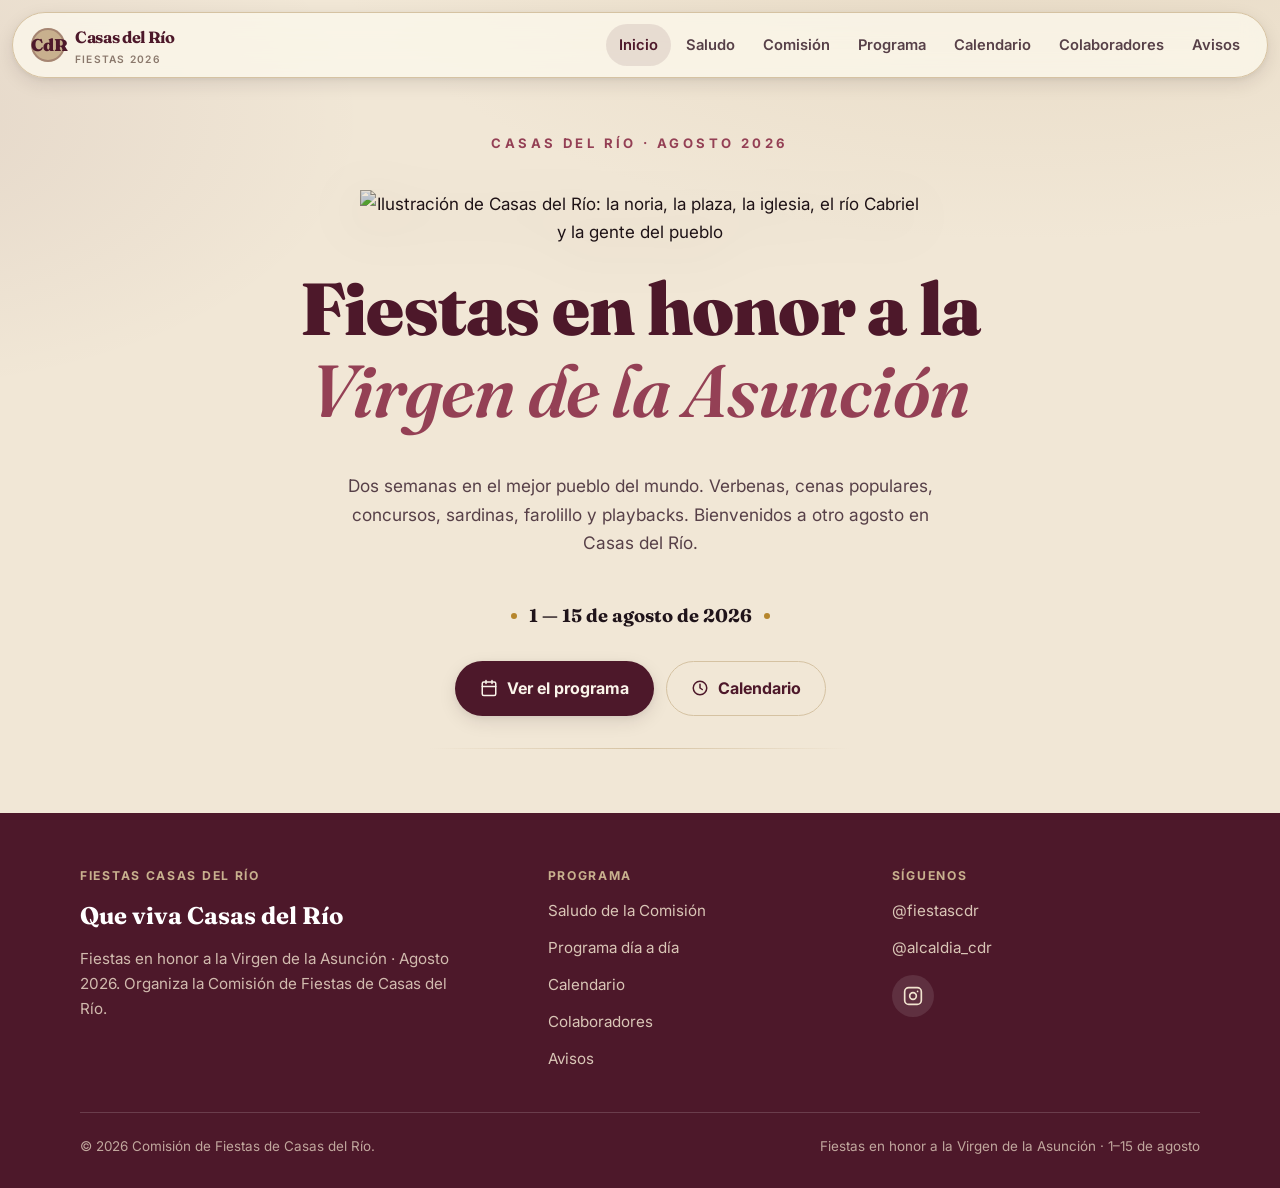
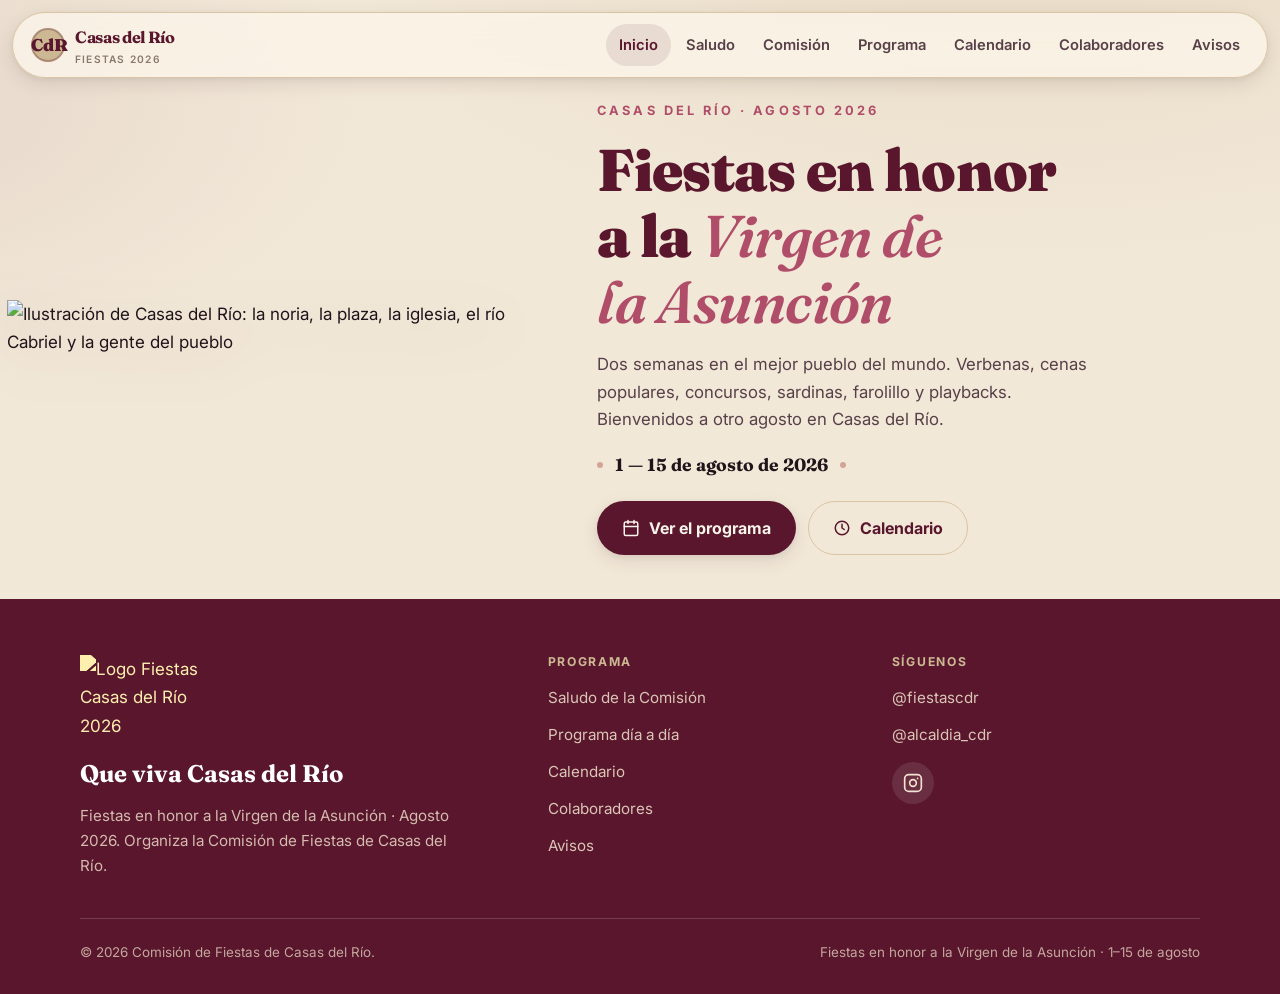
